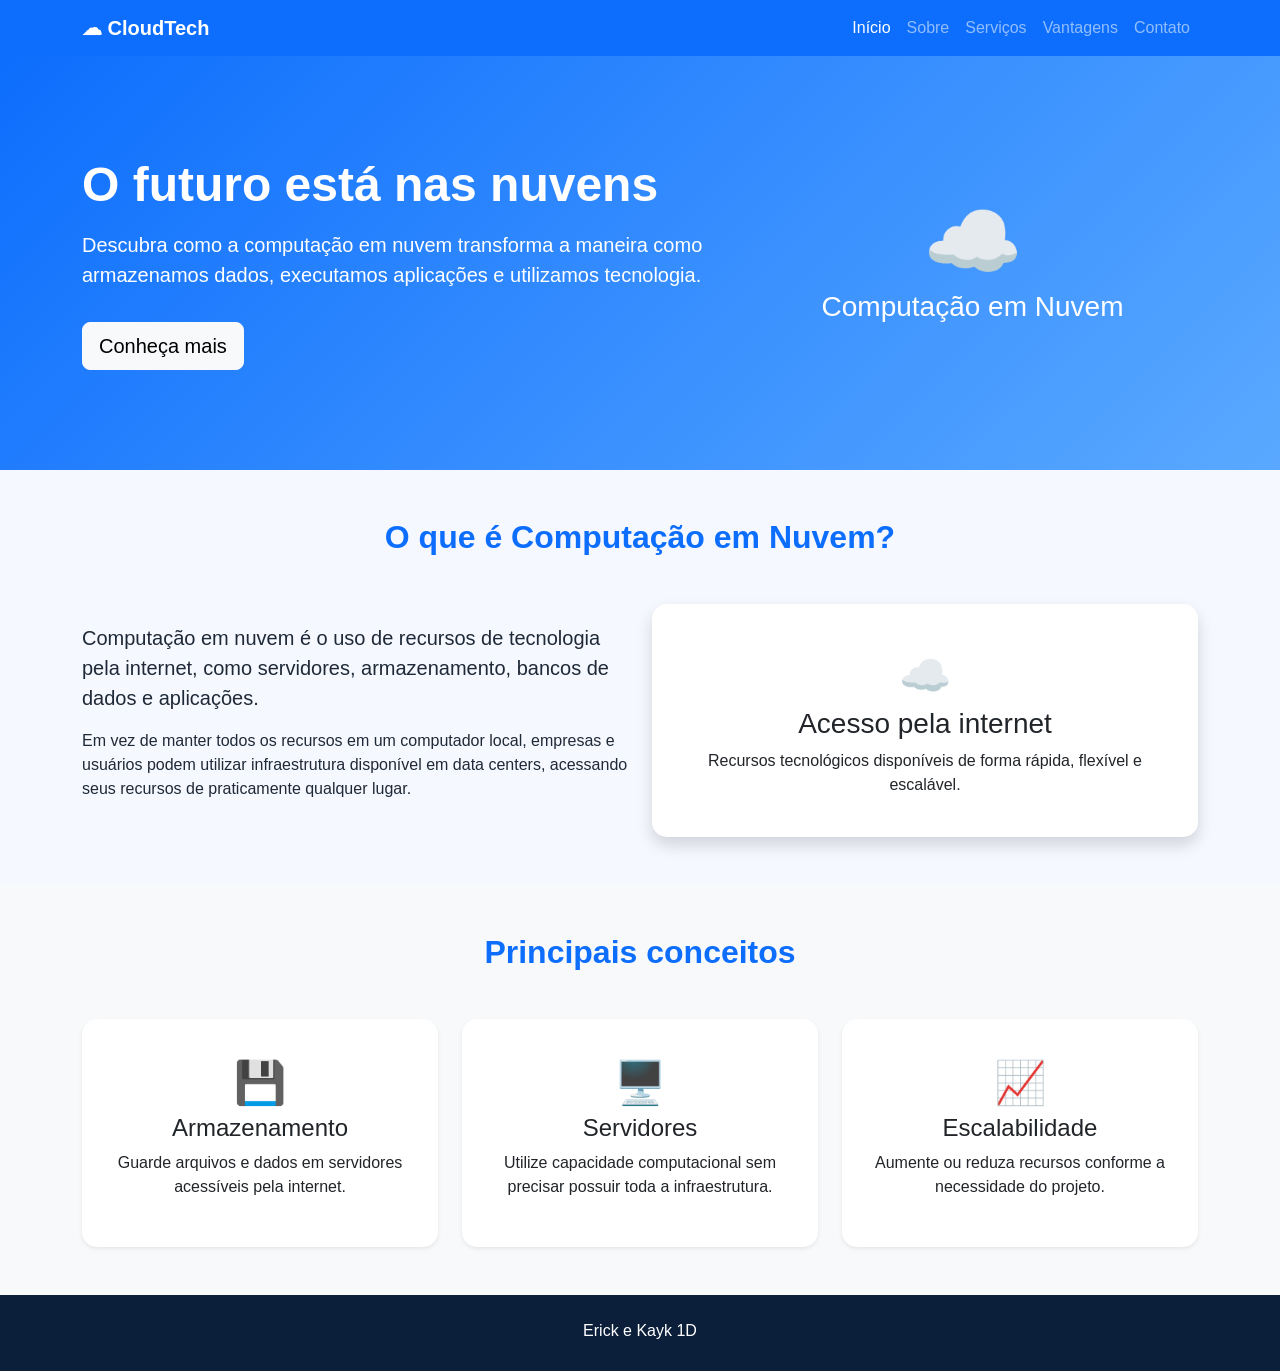
==== 3-bimestre/computação-em-nuvem/index.html @ 749527c5 "Add files via upload" ====
<!DOCTYPE html>
<html lang="pt-BR">
<head>
    <meta charset="UTF-8">
    <meta name="viewport" content="width=device-width, initial-scale=1.0">
    <title>CloudTech - Computação em Nuvem</title>
    <link href="https://cdn.jsdelivr.net/npm/bootstrap@5.3.3/dist/css/bootstrap.min.css" rel="stylesheet">
    <link rel="stylesheet" href="css/style.css">
</head>
<body>

<nav class="navbar navbar-expand-lg bg-primary navbar-dark">
    <div class="container">
        <a class="navbar-brand" href="index.html">☁ CloudTech</a>
        <button class="navbar-toggler" type="button" data-bs-toggle="collapse" data-bs-target="#menu">
            <span class="navbar-toggler-icon"></span>
        </button>
        <div class="collapse navbar-collapse" id="menu">
            <ul class="navbar-nav ms-auto">
                <li class="nav-item"><a class="nav-link active" href="index.html">Início</a></li>
                <li class="nav-item"><a class="nav-link" href="sobre.html">Sobre</a></li>
                <li class="nav-item"><a class="nav-link" href="servicos.html">Serviços</a></li>
                <li class="nav-item"><a class="nav-link" href="vantagens.html">Vantagens</a></li>
                <li class="nav-item"><a class="nav-link" href="contato.html">Contato</a></li>
            </ul>
        </div>
    </div>
</nav>

<section class="hero">
    <div class="container">
        <div class="row align-items-center">
            <div class="col-lg-7">
                <h1>O futuro está nas nuvens</h1>
                <p class="lead mt-3">
                    Descubra como a computação em nuvem transforma a maneira
                    como armazenamos dados, executamos aplicações e utilizamos tecnologia.
                </p>
                <a href="sobre.html" class="btn btn-light btn-lg mt-3">Conheça mais</a>
            </div>
            <div class="col-lg-5 text-center mt-4 mt-lg-0">
                <div class="display-1">☁️</div>
                <h3>Computação em Nuvem</h3>
            </div>
        </div>
    </div>
</section>

<section class="py-5">
    <div class="container">
        <h2 class="text-center section-title mb-5">O que é Computação em Nuvem?</h2>
        <div class="row align-items-center">
            <div class="col-md-6">
                <p class="lead">
                    Computação em nuvem é o uso de recursos de tecnologia pela internet,
                    como servidores, armazenamento, bancos de dados e aplicações.
                </p>
                <p>
                    Em vez de manter todos os recursos em um computador local,
                    empresas e usuários podem utilizar infraestrutura disponível
                    em data centers, acessando seus recursos de praticamente qualquer lugar.
                </p>
            </div>
            <div class="col-md-6">
                <div class="card shadow info-card p-4">
                    <div class="card-body text-center">
                        <div class="icon-box">☁️</div>
                        <h3>Acesso pela internet</h3>
                        <p class="mb-0">
                            Recursos tecnológicos disponíveis de forma rápida,
                            flexível e escalável.
                        </p>
                    </div>
                </div>
            </div>
        </div>
    </div>
</section>

<section class="py-5 bg-light">
    <div class="container">
        <h2 class="text-center section-title mb-5">Principais conceitos</h2>
        <div class="row g-4">
            <div class="col-md-4">
                <div class="card shadow-sm info-card p-3">
                    <div class="card-body text-center">
                        <div class="icon-box">💾</div>
                        <h4>Armazenamento</h4>
                        <p>Guarde arquivos e dados em servidores acessíveis pela internet.</p>
                    </div>
                </div>
            </div>
            <div class="col-md-4">
                <div class="card shadow-sm info-card p-3">
                    <div class="card-body text-center">
                        <div class="icon-box">🖥️</div>
                        <h4>Servidores</h4>
                        <p>Utilize capacidade computacional sem precisar possuir toda a infraestrutura.</p>
                    </div>
                </div>
            </div>
            <div class="col-md-4">
                <div class="card shadow-sm info-card p-3">
                    <div class="card-body text-center">
                        <div class="icon-box">📈</div>
                        <h4>Escalabilidade</h4>
                        <p>Aumente ou reduza recursos conforme a necessidade do projeto.</p>
                    </div>
                </div>
            </div>
        </div>
    </div>
</section>

<footer class="py-4 mt-0">
    <div class="container text-center">
        <p class="mb-1">Erick e Kayk 1D</p>
    </div>
</footer>

<script src="https://cdn.jsdelivr.net/npm/bootstrap@5.3.3/dist/js/bootstrap.bundle.min.js"></script>
</body>
</html>
---- 3-bimestre/computação-em-nuvem/css/style.css ----
body {
    font-family: Arial, sans-serif;
    background-color: #f5f9ff;
    color: #1f2937;
}

.navbar-brand {
    font-weight: bold;
}

.hero {
    background: linear-gradient(135deg, #0d6efd, #5aa9ff);
    color: white;
    padding: 100px 0;
}

.hero h1 {
    font-size: 3rem;
    font-weight: 700;
}

.section-title {
    font-weight: 700;
    color: #0d6efd;
}

.info-card {
    border: none;
    border-radius: 15px;
    transition: transform 0.2s;
    height: 100%;
}

.info-card:hover {
    transform: translateY(-5px);
}

.icon-box {
    font-size: 42px;
    color: #0d6efd;
}

footer {
    background-color: #0b1f3a;
    color: white;
}

.about-hero {
    background-color: #e8f2ff;
    padding: 70px 0;
}

.contact-box {
    border-radius: 15px;
    border: none;
}
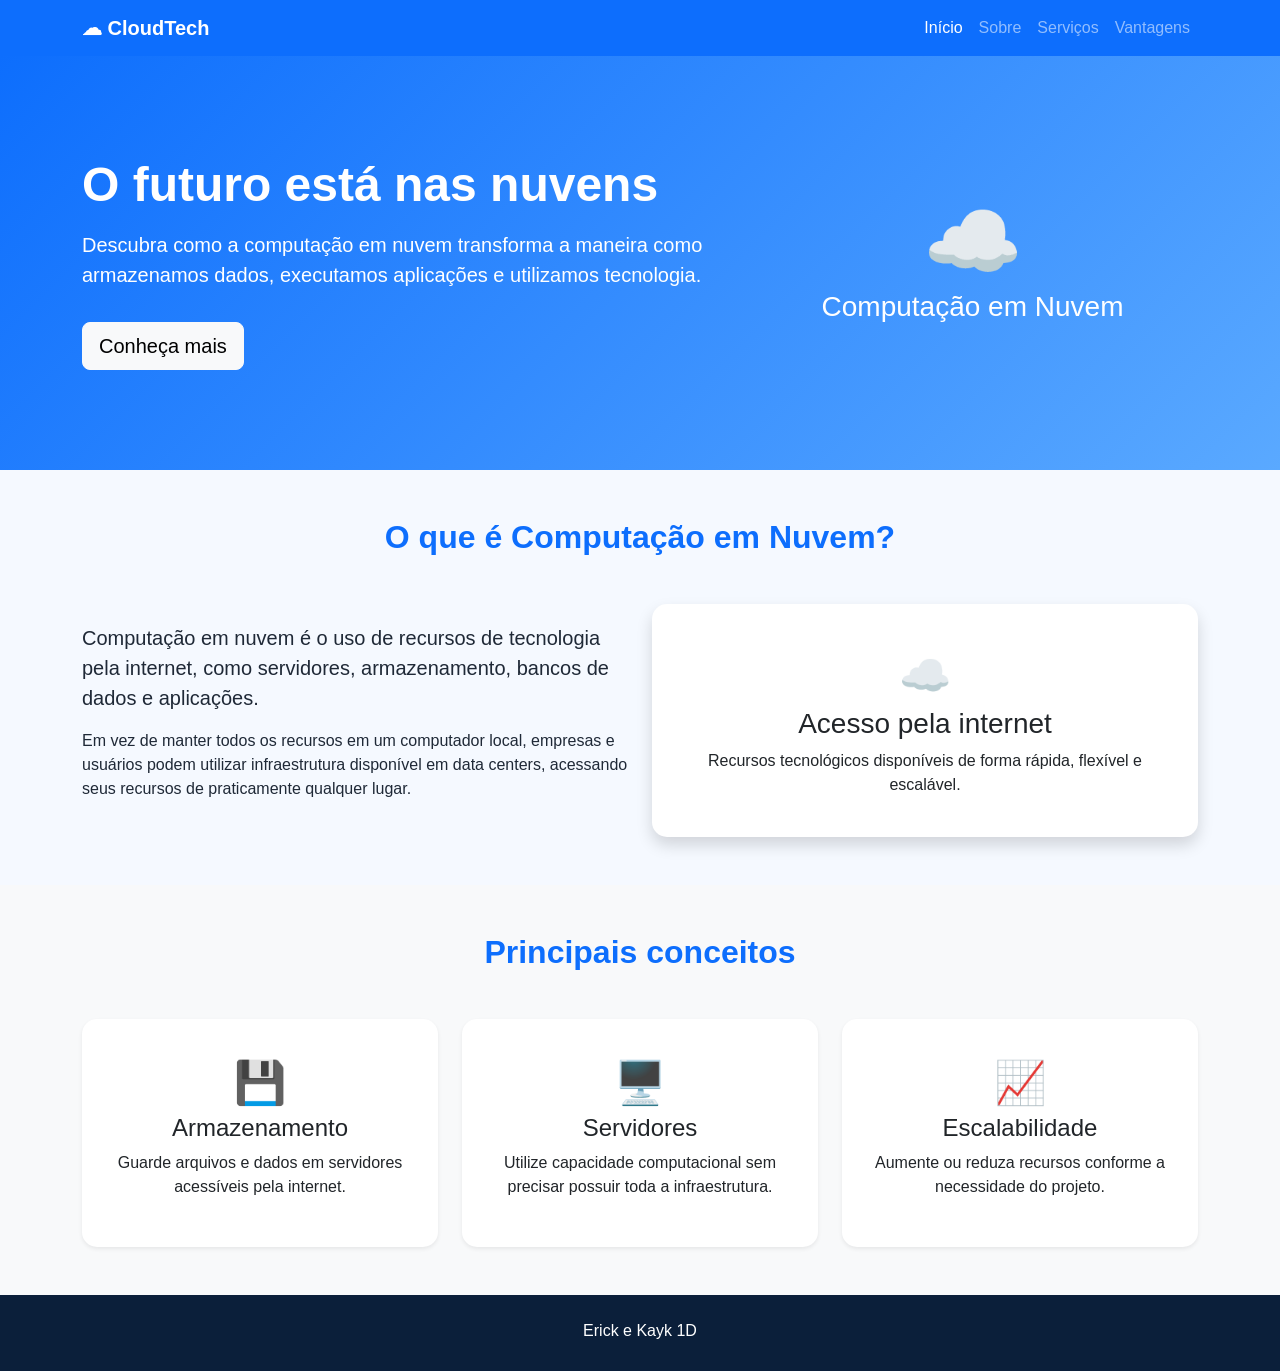
==== commit 1af57e13: "Remove 'Contato' link from navigation menu" ====
--- a/3-bimestre/computação-em-nuvem/index.html
+++ b/3-bimestre/computação-em-nuvem/index.html
@@ -21,7 +21,6 @@
                 <li class="nav-item"><a class="nav-link" href="sobre.html">Sobre</a></li>
                 <li class="nav-item"><a class="nav-link" href="servicos.html">Serviços</a></li>
                 <li class="nav-item"><a class="nav-link" href="vantagens.html">Vantagens</a></li>
-                <li class="nav-item"><a class="nav-link" href="contato.html">Contato</a></li>
             </ul>
         </div>
     </div>
